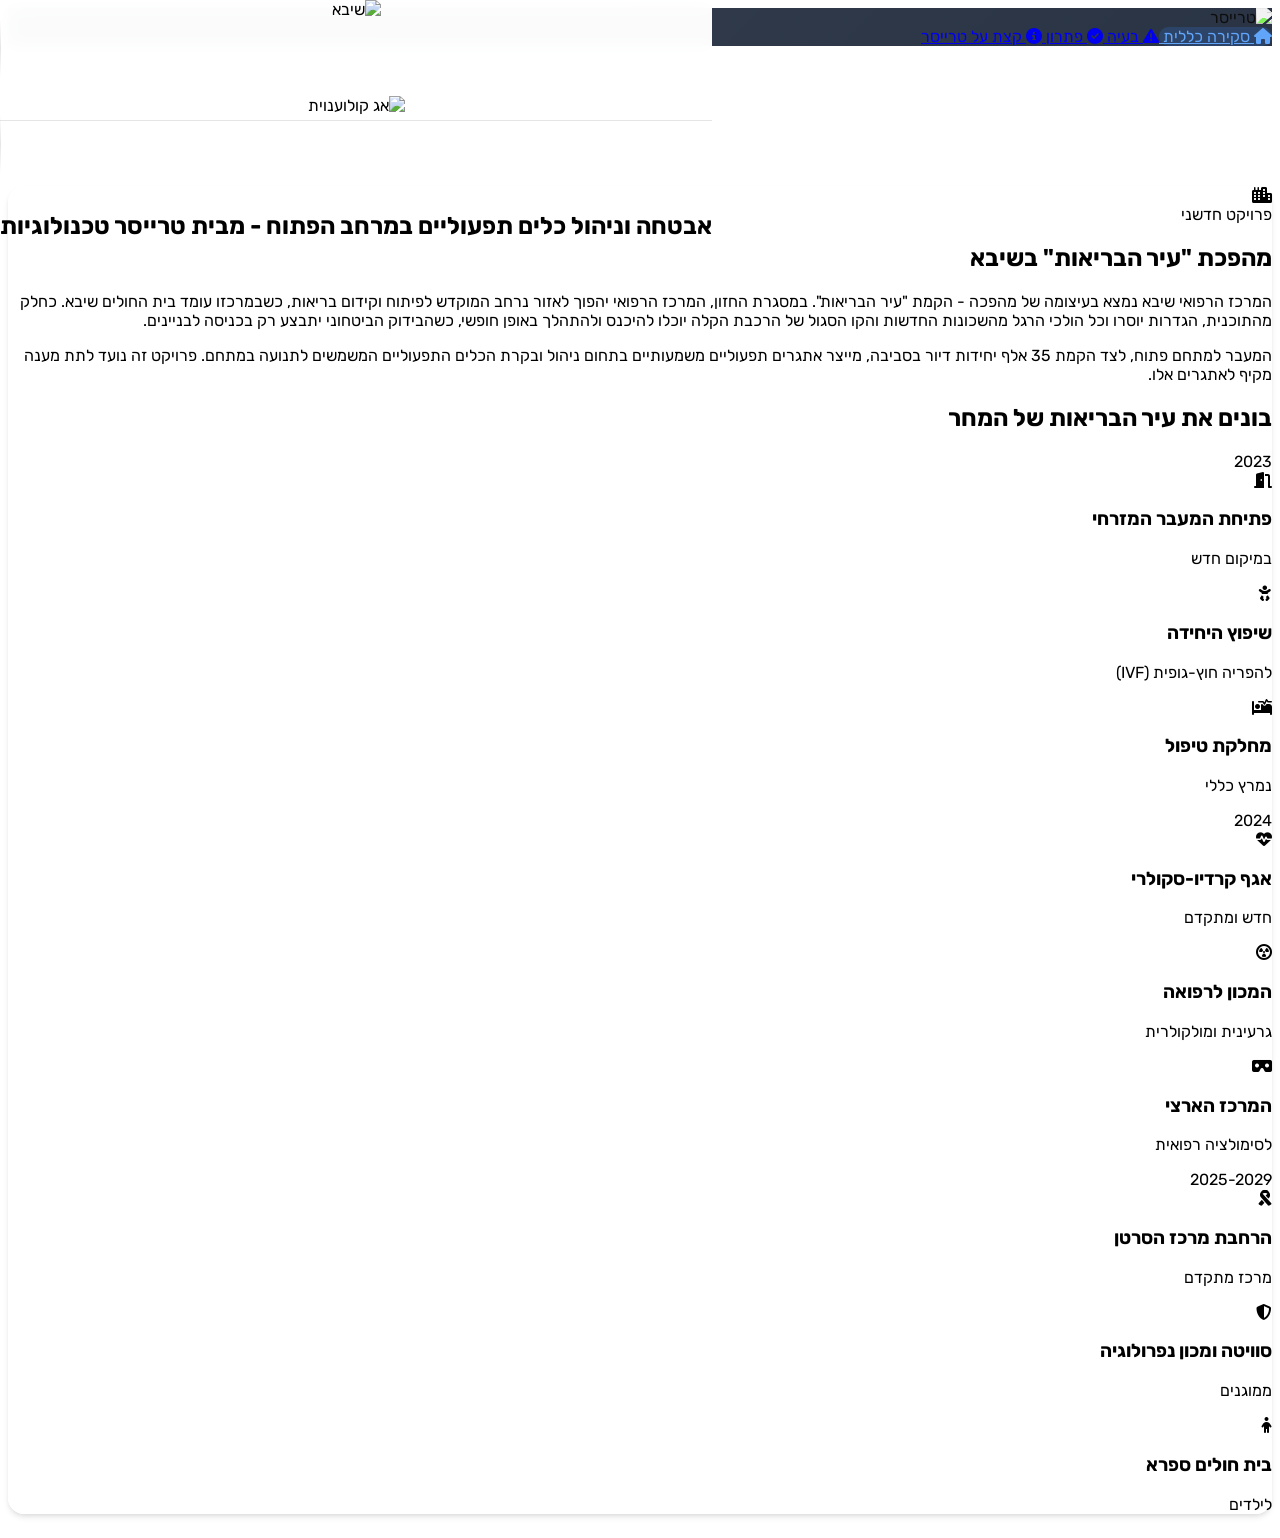
==== index.html @ 71ced048 "Add files via upload" ====
<!DOCTYPE html>
<html lang="he" dir="rtl">
<head>
    <meta charset="UTF-8">
    <meta name="viewport" content="width=device-width, initial-scale=1.0">
    <title>פרויקט שיבא - עיר הבריאות</title>
    <link href="https://fonts.googleapis.com/css2?family=Rubik:wght@300;400;500;600;700&display=swap" rel="stylesheet">
    <link rel="stylesheet" href="https://cdnjs.cloudflare.com/ajax/libs/font-awesome/6.5.1/css/all.min.css">
    <link rel="stylesheet" href="styles.css">
    <script src="https://cdn.tailwindcss.com"></script>
</head>
<body class="bg-gray-50">
    <!-- Top Logos Bar -->
    <div class="top-logos fixed top-0 right-72 left-0 z-50 flex items-center px-8">
        <div class="flex items-center w-1/4">
            <div class="logo-container">
                <img src="https://i.ibb.co/sd2bJRjs/Whats-App-Image-2025-02-23-at-10-20-26-2658254a-removebg-preview.png" alt="שיבא" class="h-20">
            </div>
            <div class="logo-container">
                <img src="https://i.ibb.co/LhzWCKJS/Whats-App-Image-2025-02-23-at-10-23-09-c6154921-removebg-preview.png" alt="אג קולוענוית" class="h-20">
            </div>
        </div>
        <div class="flex-1 flex justify-center">
            <h2 class="text-3xl font-bold text-[#2AAFAF]">אבטחה וניהול כלים תפעוליים במרחב הפתוח - מבית טרייסר טכנולוגיות</h2>
        </div>
        <div class="w-1/4"></div>
    </div>

    <div class="flex min-h-screen">
        <!-- Sidebar -->
        <aside class="sidebar w-72 fixed right-0 h-full text-white p-6 flex flex-col">
            <!-- לוגו טרייסר -->
            <div class="mb-12 flex flex-col justify-center items-center bg-opacity-20 rounded-xl p-4">
                <img src="https://tracer.co.il/wp-content/uploads/elementor/thumbs/Logo-H-white-q0h162vgg50mjnjyzkgpllvtrsmnuit840vji6es96.png" alt="טרייסר" class="tracer-logo mb-4">
            </div>
            
            <!-- תפריט ניווט -->
            <nav class="space-y-4 mt-8">
                <a href="index.html" class="nav-link active flex items-center p-3 text-sm">
                    <i class="fas fa-home ml-3 w-5 h-5 flex items-center justify-center"></i>
                    סקירה כללית
                </a>
                <a href="problem.html" class="nav-link flex items-center p-3 text-sm">
                    <i class="fas fa-exclamation-triangle ml-3 w-5 h-5 flex items-center justify-center"></i>
                    בעיה
                </a>
                <a href="solution.html" class="nav-link flex items-center p-3 text-sm">
                    <i class="fas fa-check-circle ml-3 w-5 h-5 flex items-center justify-center"></i>
                    פתרון
                </a>
                <a href="abouttracer.html" class="nav-link flex items-center p-3 text-sm">
                    <i class="fas fa-info-circle ml-3 w-5 h-5 flex items-center justify-center"></i>
                    קצת על טרייסר
                </a>
            </nav>
        </aside>

        <!-- תוכן ראשי -->
        <main class="mr-72 w-full">
            <section id="overview" class="page-section">
                <div class="max-w-6xl mx-auto px-8 pt-8">
                    <div class="glass-effect gradient-border rounded-2xl p-8 mb-12 section-content">
                        <div class="grid grid-cols-1 gap-12">
                            <div>
                                <div class="flex items-center gap-4 mb-8">
                                    <div class="bg-blue-500/10 p-4 rounded-2xl">
                                        <i class="fas fa-city text-2xl text-blue-600"></i>
                                    </div>
                                    <div>
                                        <span class="inline-block bg-blue-100 text-blue-600 rounded-full px-3 py-1 text-sm">פרויקט חדשני</span>
                                        <h1 class="text-4xl font-bold text-gray-800 mt-2 select-text">מהפכת "עיר הבריאות" בשיבא</h1>
                                    </div>
                                </div>
                                <div class="prose prose-lg max-w-none select-text">
                                    <p class="text-gray-600 mb-6">המרכז הרפואי שיבא נמצא בעיצומה של מהפכה - הקמת "עיר הבריאות". במסגרת החזון, המרכז הרפואי יהפוך לאזור נרחב המוקדש לפיתוח וקידום בריאות, כשבמרכזו עומד בית החולים שיבא. כחלק מהתוכנית, הגדרות יוסרו וכל הולכי הרגל מהשכונות החדשות והקו הסגול של הרכבת הקלה יוכלו להיכנס ולהתהלך באופן חופשי, כשהבידוק הביטחוני יתבצע רק בכניסה לבניינים.</p>
                                    <p class="text-gray-600 mb-12">המעבר למתחם פתוח, לצד הקמת 35 אלף יחידות דיור בסביבה, מייצר אתגרים תפעוליים משמעותיים בתחום ניהול ובקרת הכלים התפעוליים המשמשים לתנועה במתחם. פרויקט זה נועד לתת מענה מקיף לאתגרים אלו.</p>

                                    <h2 class="text-2xl font-bold text-gray-800 mb-6">בונים את עיר הבריאות של המחר</h2>
                                    <div class="grid grid-cols-1 md:grid-cols-3 gap-8 mb-8">
                                        <!-- 2023 Section -->
                                        <div class="space-y-6">
                                            <div class="text-2xl font-bold text-indigo-600 mb-4 flex items-center gap-2">
                                                <span class="bg-indigo-100 rounded-lg px-3 py-1">2023</span>
                                            </div>
                                            <div class="timeline-item bg-gradient-to-br from-white to-indigo-50 rounded-xl p-6 shadow-lg hover:shadow-xl transition-all duration-300">
                                                <div class="flex items-center mb-4">
                                                    <div class="bg-teal-100 p-3 rounded-full">
                                                        <i class="fas fa-door-open text-xl text-teal-600"></i>
                                                    </div>
                                                </div>
                                                <h3 class="text-lg font-semibold mb-2">פתיחת המעבר המזרחי</h3>
                                                <p class="text-gray-600 text-sm">במיקום חדש</p>
                                            </div>

                                            <div class="timeline-item bg-gradient-to-br from-white to-indigo-50 rounded-xl p-6 shadow-lg hover:shadow-xl transition-all duration-300">
                                                <div class="flex items-center mb-4">
                                                    <div class="bg-pink-100 p-3 rounded-full">
                                                        <i class="fas fa-baby text-xl text-pink-600"></i>
                                                    </div>
                                                </div>
                                                <h3 class="text-lg font-semibold mb-2">שיפוץ היחידה</h3>
                                                <p class="text-gray-600 text-sm">להפריה חוץ-גופית (IVF)</p>
                                            </div>

                                            <div class="timeline-item bg-gradient-to-br from-white to-indigo-50 rounded-xl p-6 shadow-lg hover:shadow-xl transition-all duration-300">
                                                <div class="flex items-center mb-4">
                                                    <div class="bg-blue-100 p-3 rounded-full">
                                                        <i class="fas fa-procedures text-xl text-blue-600"></i>
                                                    </div>
                                                </div>
                                                <h3 class="text-lg font-semibold mb-2">מחלקת טיפול</h3>
                                                <p class="text-gray-600 text-sm">נמרץ כללי</p>
                                            </div>
                                        </div>

                                        <!-- 2024 Section -->
                                        <div class="space-y-6">
                                            <div class="text-2xl font-bold text-indigo-600 mb-4 flex items-center gap-2">
                                                <span class="bg-indigo-100 rounded-lg px-3 py-1">2024</span>
                                            </div>
                                            <div class="timeline-item bg-gradient-to-br from-white to-rose-50 rounded-xl p-6 shadow-lg hover:shadow-xl transition-all duration-300">
                                                <div class="flex items-center mb-4">
                                                    <div class="bg-red-100 p-3 rounded-full">
                                                        <i class="fas fa-heartbeat text-xl text-red-600"></i>
                                                    </div>
                                                </div>
                                                <h3 class="text-lg font-semibold mb-2">אגף קרדיו-סקולרי</h3>
                                                <p class="text-gray-600 text-sm">חדש ומתקדם</p>
                                            </div>

                                            <div class="timeline-item bg-gradient-to-br from-white to-rose-50 rounded-xl p-6 shadow-lg hover:shadow-xl transition-all duration-300">
                                                <div class="flex items-center mb-4">
                                                    <div class="bg-green-100 p-3 rounded-full">
                                                        <i class="fas fa-radiation-alt text-xl text-green-600"></i>
                                                    </div>
                                                </div>
                                                <h3 class="text-lg font-semibold mb-2">המכון לרפואה</h3>
                                                <p class="text-gray-600 text-sm">גרעינית ומולקולרית</p>
                                            </div>

                                            <div class="timeline-item bg-gradient-to-br from-white to-rose-50 rounded-xl p-6 shadow-lg hover:shadow-xl transition-all duration-300">
                                                <div class="flex items-center mb-4">
                                                    <div class="bg-purple-100 p-3 rounded-full">
                                                        <i class="fas fa-vr-cardboard text-xl text-purple-600"></i>
                                                    </div>
                                                </div>
                                                <h3 class="text-lg font-semibold mb-2">המרכז הארצי</h3>
                                                <p class="text-gray-600 text-sm">לסימולציה רפואית</p>
                                            </div>
                                        </div>

                                        <!-- 2025-2029 Section -->
                                        <div class="space-y-6">
                                            <div class="text-2xl font-bold text-indigo-600 mb-4 flex items-center gap-2">
                                                <span class="bg-indigo-100 rounded-lg px-3 py-1">2025-2029</span>
                                            </div>
                                            <div class="timeline-item bg-gradient-to-br from-white to-purple-50 rounded-xl p-6 shadow-lg hover:shadow-xl transition-all duration-300">
                                                <div class="flex items-center mb-4">
                                                    <div class="bg-purple-100 p-3 rounded-full">
                                                        <i class="fas fa-ribbon text-xl text-purple-600"></i>
                                                    </div>
                                                </div>
                                                <h3 class="text-lg font-semibold mb-2 select-text">הרחבת מרכז הסרטן</h3>
                                                <p class="text-gray-600 text-sm select-text">מרכז מתקדם</p>
                                            </div>

                                            <div class="timeline-item bg-gradient-to-br from-white to-purple-50 rounded-xl p-6 shadow-lg hover:shadow-xl transition-all duration-300">
                                                <div class="flex items-center mb-4">
                                                    <div class="bg-blue-100 p-3 rounded-full">
                                                        <i class="fas fa-shield-alt text-xl text-blue-600"></i>
                                                    </div>
                                                </div>
                                                <h3 class="text-lg font-semibold mb-2">סוויטה ומכון נפרולוגיה</h3>
                                                <p class="text-gray-600 text-sm">ממוגנים</p>
                                            </div>

                                            <div class="timeline-item bg-gradient-to-br from-white to-purple-50 rounded-xl p-6 shadow-lg hover:shadow-xl transition-all duration-300">
                                                <div class="flex items-center mb-4">
                                                    <div class="bg-yellow-100 p-3 rounded-full">
                                                        <i class="fas fa-child text-xl text-yellow-600"></i>
                                                    </div>
                                                </div>
                                                <h3 class="text-lg font-semibold mb-2">בית חולים ספרא</h3>
                                                <p class="text-gray-600 text-sm">לילדים</p>
                                            </div>
                                        </div>
                                    </div>
                                </div>
                            </div>
                        </div>
                    </div>
                </div>
            </section>
        </main>
    </div>

    <script>
        document.addEventListener('DOMContentLoaded', () => {
            const mainContent = document.querySelector('main');
            mainContent.classList.add('page-transition');
            requestAnimationFrame(() => {
                mainContent.classList.add('visible');
            });
        });
    </script>
</body>
</html>
---- styles.css ----
* {
    font-family: 'Rubik', sans-serif;
}

body {
    opacity: 1;
}

/* אנימציות מעבר */
.page-transition {
    opacity: 0;
    transform: translateY(20px);
    transition: opacity 0.5s ease, transform 0.5s ease;
}

.page-transition.visible {
    opacity: 1;
    transform: translateY(0);
}

/* סטיילים בסיסיים */
.sidebar {
    background: linear-gradient(135deg, #1E293B, #1E293B);
    position: relative;
    transition: all 0.3s ease;
}

.sidebar::before {
    content: '';
    position: absolute;
    inset: 0;
    background: linear-gradient(135deg, rgba(255,255,255,0.1), rgba(255,255,255,0.05));
    z-index: 0;
}

.sidebar > * {
    position: relative;
    z-index: 1;
}

.nav-link {
    position: relative;
    transition: all 0.3s ease;
    border-radius: 12px;
}

.nav-link:hover {
    background: rgba(255, 255, 255, 0.1);
    transform: translateX(-5px);
}

.nav-link.active {
    background: rgba(59, 130, 246, 0.2);
    color: #60A5FA;
}

.content-wrapper {
    background: #F8FAFC;
}

.glass-effect {
    background: rgba(255, 255, 255, 0.98);
    box-shadow: 0 4px 6px -1px rgba(0, 0, 0, 0.1), 0 2px 4px -1px rgba(0, 0, 0, 0.06);
    border-radius: 16px;
}

/* סגנונות לבר העליון והלוגואים */
.top-logos {
    background: rgba(255, 255, 255, 0.98);
    backdrop-filter: blur(8px);
    border-bottom: 1px solid rgba(0, 0, 0, 0.1);
    height: 120px;
    position: fixed;
    top: 0;
    right: 72;
    left: 0;
    z-index: 50;
}

.logo-container {
    position: relative;
    display: flex;
    align-items: center;
    justify-content: center;
    padding: 0 2.5rem;
}

.logo-container img {
    height: 6rem;
    width: auto;
    transition: transform 0.3s ease;
}

.logo-container:hover img {
    transform: scale(1.05);
}

.logo-container::after {
    content: '';
    position: absolute;
    left: 0;
    height: 60%;
    width: 1px;
    background: linear-gradient(to bottom, transparent, rgba(0, 0, 0, 0.1), transparent);
    top: 50%;
    transform: translateY(-50%);
}

.tracer-logo {
    filter: brightness(1.5) contrast(0.9);
    transition: all 0.3s ease;
    max-width: 180px;
    height: auto;
}

.tracer-logo:hover {
    filter: brightness(1.7) contrast(0.85);
}

.page-section {
    min-height: 100vh;
    padding-top: 140px;
    display: flex;
    align-items: flex-start;
    justify-content: center;
}

.text-content {
    font-size: 1.1rem;
    line-height: 1.8;
    color: #1a202c;
    margin-top: 2rem;
}

main {
    opacity: 0;
}

main.visible {
    opacity: 1;
    transition: opacity 0.5s ease;
}

/* סגנונות לדף הפתרון */
.solution-card {
    background: white;
    border: 1px solid rgba(0, 0, 0, 0.1);
    box-shadow: 0 2px 4px rgba(0, 0, 0, 0.05);
}

.video-container {
    position: relative;
    width: 100%;
    padding-top: 56.25%;
    margin: 0.5rem 0;
    background: white;
}

.video-container video {
    position: absolute;
    top: 0;
    left: 0;
    width: 100%;
    height: 100%;
    border-radius: 0.25rem;
    object-fit: cover;
}

.image-gallery {
    display: grid;
    grid-template-columns: repeat(3, 1fr);
    gap: 0.5rem;
    margin: 0.5rem 0;
}

.image-gallery img {
    width: 100%;
    height: auto;
    border-radius: 0.25rem;
    box-shadow: 0 1px 2px rgba(0, 0, 0, 0.05);
    transition: none;
    cursor: pointer;
}

/* סגנונות לדף הבעיה */
.problem-card {
    background: white;
    border: 1px solid rgba(0, 0, 0, 0.1);
    transition: all 0.3s ease;
}

.vehicle-type {
    transition: all 0.3s ease;
}

.vehicle-type:hover {
    transform: scale(1.05);
}

/* סגנונות כפתורים */
.tech-spec-btn {
    display: inline-flex;
    align-items: center;
    gap: 0.5rem;
    background: linear-gradient(135deg, #2563eb, #1d4ed8);
    color: white;
    padding: 0.5rem 1rem;
    border-radius: 0.5rem;
    font-weight: 500;
    transition: all 0.3s ease;
    box-shadow: 0 2px 4px rgba(37, 99, 235, 0.1);
    text-decoration: none;
    margin-bottom: 0.5rem;
}

.tech-spec-btn:hover {
    transform: translateY(-2px);
    box-shadow: 0 8px 12px -1px rgba(37, 99, 235, 0.2);
}

.tech-spec-btn i {
    font-size: 1.25rem;
}
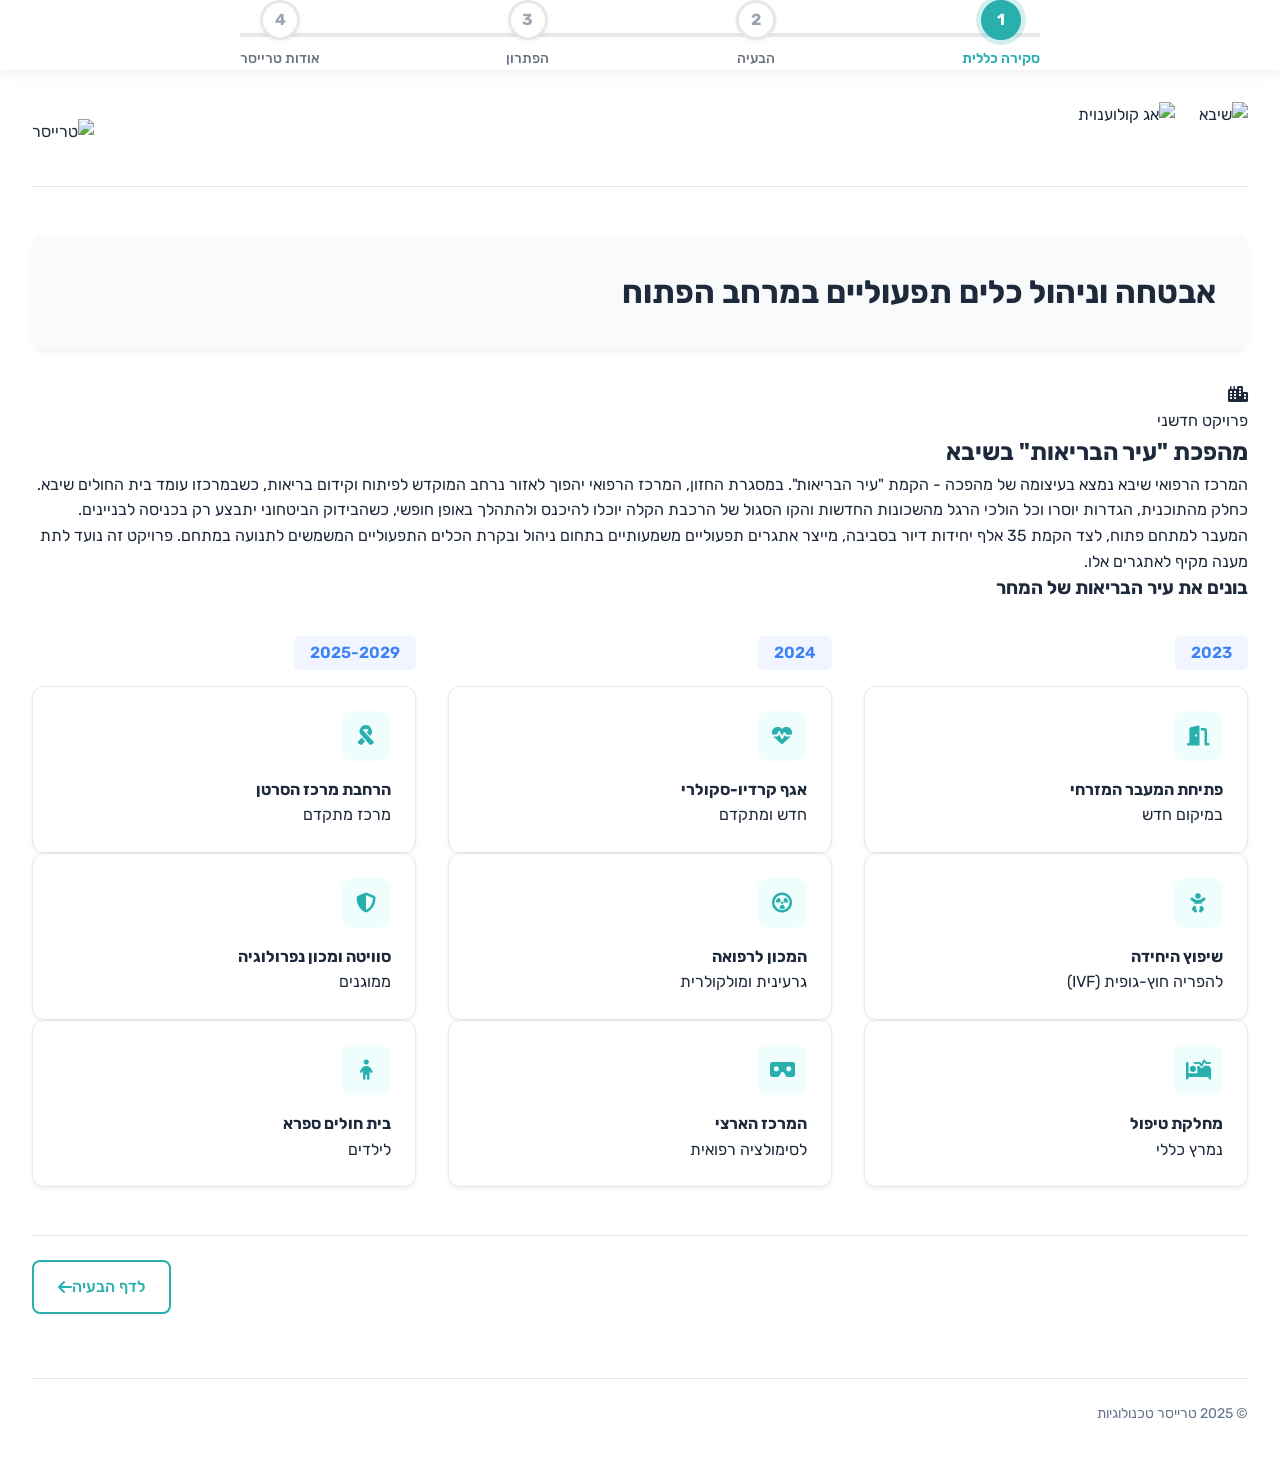
==== commit a60e4c47: "Add files via upload" ====
--- a/index.html
+++ b/index.html
@@ -3,204 +3,802 @@
 <head>
     <meta charset="UTF-8">
     <meta name="viewport" content="width=device-width, initial-scale=1.0">
-    <title>פרויקט שיבא - עיר הבריאות</title>
+    <title>סקירה כללית - פרויקט שיבא | טרייסר טכנולוגיות</title>
     <link href="https://fonts.googleapis.com/css2?family=Rubik:wght@300;400;500;600;700&display=swap" rel="stylesheet">
     <link rel="stylesheet" href="https://cdnjs.cloudflare.com/ajax/libs/font-awesome/6.5.1/css/all.min.css">
-    <link rel="stylesheet" href="styles.css">
     <script src="https://cdn.tailwindcss.com"></script>
+    <style>
+        :root {
+            --primary-color: #2AAFAF;
+            --secondary-color: #3B82F6;
+            --accent-color: #6366F1;
+        }
+        
+        * {
+            box-sizing: border-box;
+            margin: 0;
+            padding: 0;
+        }
+        
+        body {
+            font-family: 'Rubik', sans-serif;
+            background-color: #ffffff;
+            color: #1e293b;
+            line-height: 1.6;
+            padding-top: 70px; /* שוליים לבר התקדמות */
+        }
+        
+        /* סגנון בר התקדמות */
+        .progress-header {
+            position: fixed;
+            top: 0;
+            left: 0;
+            right: 0;
+            height: 70px;
+            background-color: rgba(255, 255, 255, 0.95);
+            box-shadow: 0 2px 15px rgba(0, 0, 0, 0.08);
+            display: flex;
+            justify-content: center;
+            align-items: center;
+            z-index: 1000;
+            backdrop-filter: blur(10px);
+            -webkit-backdrop-filter: blur(10px);
+        }
+        
+        .progress-container {
+            display: flex;
+            width: 80%;
+            max-width: 800px;
+            justify-content: space-between;
+            align-items: center;
+            position: relative;
+        }
+        
+        .progress-line {
+            position: absolute;
+            top: 50%;
+            left: 0;
+            right: 0;
+            height: 4px;
+            background-color: #e5e7eb;
+            transform: translateY(-50%);
+            z-index: 1;
+        }
+        
+        .progress-line-fill {
+            position: absolute;
+            top: 0;
+            left: 0;
+            height: 100%;
+            background: linear-gradient(to right, var(--primary-color), var(--secondary-color));
+            width: 0%;
+            transition: width 0.5s ease;
+        }
+        
+        .progress-step {
+            display: flex;
+            flex-direction: column;
+            align-items: center;
+            position: relative;
+            z-index: 2;
+            text-decoration: none;
+            transition: transform 0.3s ease;
+        }
+        
+        .progress-step:hover {
+            transform: translateY(-3px);
+        }
+        
+        .step-icon {
+            width: 40px;
+            height: 40px;
+            border-radius: 50%;
+            background-color: white;
+            border: 3px solid #e5e7eb;
+            display: flex;
+            justify-content: center;
+            align-items: center;
+            margin-bottom: 8px;
+            color: #9ca3af;
+            font-weight: bold;
+            transition: all 0.3s ease;
+            box-shadow: 0 2px 5px rgba(0,0,0,0.05);
+        }
+        
+        .step-text {
+            font-size: 14px;
+            color: #6b7280;
+            font-weight: 500;
+            transition: all 0.3s ease;
+        }
+        
+        .progress-step.active .step-icon {
+            background-color: var(--primary-color);
+            border-color: var(--primary-color);
+            color: white;
+            box-shadow: 0 0 0 5px rgba(42, 175, 175, 0.2);
+        }
+        
+        .progress-step.active .step-text {
+            color: var(--primary-color);
+            font-weight: 600;
+        }
+        
+        .progress-step.completed .step-icon {
+            background-color: var(--primary-color);
+            border-color: var(--primary-color);
+            color: white;
+        }
+        
+        /* לוגיקת האיפוס בין מסך רגיל למובייל */
+        .progress-step .step-icon .step-number {
+            display: block;
+        }
+        
+        .progress-step .step-icon i {
+            display: none;
+        }
+        
+        /* התאמה למובייל */
+        @media (max-width: 768px) {
+            .progress-container {
+                width: 95%;
+            }
+            
+            .step-text {
+                font-size: 12px;
+            }
+            
+            .step-icon {
+                width: 35px;
+                height: 35px;
+            }
+        }
+        
+        @media (max-width: 576px) {
+            body {
+                padding-top: 60px;
+            }
+            
+            .progress-header {
+                height: 60px;
+            }
+            
+            .progress-container {
+                width: 100%;
+                padding: 0 10px;
+            }
+            
+            .step-text {
+                display: none;
+            }
+            
+            .step-icon {
+                margin-bottom: 0;
+            }
+            
+            /* מראה אייקונים במקום מספרים במובייל */
+            .progress-step .step-icon .step-number {
+                display: none;
+            }
+            
+            .progress-step .step-icon i {
+                display: block;
+                font-size: 14px;
+            }
+        }
+        
+        .specification-document {
+            max-width: 1280px;
+            margin: 0 auto;
+            padding: 2rem;
+        }
+        
+        .document-header {
+            display: flex;
+            justify-content: space-between;
+            align-items: center;
+            margin-bottom: 3rem;
+            padding-bottom: 1.5rem;
+            border-bottom: 1px solid #e2e8f0;
+        }
+        
+        .logo-container {
+            display: flex;
+            align-items: center;
+            gap: 1.5rem;
+        }
+        
+        .logo-container img {
+            height: 60px;
+            object-fit: contain;
+        }
+        
+        .title-bar {
+            background-color: #f8fafc;
+            padding: 2rem;
+            border-radius: 12px;
+            margin-bottom: 2rem;
+            box-shadow: 0 4px 6px -1px rgba(0, 0, 0, 0.05);
+        }
+        
+        .nav-buttons {
+            display: flex;
+            justify-content: space-between;
+            margin-top: 3rem;
+            padding-top: 1.5rem;
+            border-top: 1px solid #e2e8f0;
+        }
+        
+        .nav-button {
+            display: inline-flex;
+            align-items: center;
+            justify-content: center;
+            padding: 0.75rem 1.5rem;
+            background-color: #ffffff;
+            color: var(--primary-color);
+            border: 2px solid var(--primary-color);
+            border-radius: 8px;
+            font-weight: 500;
+            transition: all 0.2s ease;
+            cursor: pointer;
+            text-decoration: none;
+        }
+        
+        .nav-button:hover {
+            background-color: var(--primary-color);
+            color: white;
+            transform: translateY(-2px);
+            box-shadow: 0 4px 12px rgba(42, 175, 175, 0.2);
+        }
+        
+        .nav-button.disabled {
+            opacity: 0.5;
+            cursor: not-allowed;
+            pointer-events: none;
+        }
+        
+        .card-container {
+            display: grid;
+            grid-template-columns: repeat(auto-fit, minmax(300px, 1fr));
+            gap: 1.5rem;
+            margin-top: 2rem;
+        }
+        
+        .card {
+            background-color: #ffffff;
+            border: 1px solid #e2e8f0;
+            border-radius: 12px;
+            padding: 1.5rem;
+            transition: all 0.3s ease;
+            box-shadow: 0 2px 4px rgba(0, 0, 0, 0.05);
+        }
+        
+        .card:hover {
+            box-shadow: 0 10px 20px rgba(0, 0, 0, 0.1);
+            transform: translateY(-5px);
+            border-color: var(--primary-color);
+        }
+        
+        .icon-box {
+            width: 50px;
+            height: 50px;
+            border-radius: 12px;
+            display: flex;
+            align-items: center;
+            justify-content: center;
+            background-color: #f0fdfd;
+            margin-bottom: 1rem;
+        }
+        
+        .icon-box i {
+            font-size: 20px;
+            color: var(--primary-color);
+        }
+        
+        .timeline {
+            display: grid;
+            grid-template-columns: repeat(3, 1fr);
+            gap: 2rem;
+            margin-top: 2rem;
+        }
+        
+        .year-tag {
+            display: inline-block;
+            background-color: #f0f5ff;
+            color: var(--secondary-color);
+            padding: 0.25rem 1rem;
+            border-radius: 6px;
+            font-weight: 600;
+            margin-bottom: 1rem;
+        }
+        
+        .content-section {
+            margin-bottom: 2.5rem;
+        }
+        
+        .mobile-warning {
+            position: fixed;
+            inset: 0;
+            background-color: rgba(255, 255, 255, 0.98);
+            z-index: 100;
+            display: none;
+            align-items: center;
+            justify-content: center;
+            text-align: center;
+        }
+        
+        @media (max-width: 768px) {
+            .mobile-warning {
+                display: none;
+            }
+            
+            .timeline {
+                grid-template-columns: 1fr;
+            }
+            
+            .card-container.grid-cols-2, 
+            .card-container.grid-cols-3 {
+                grid-template-columns: 1fr;
+            }
+            
+            .document-header {
+                flex-direction: column;
+                gap: 1.5rem;
+            }
+        }
+        
+        .document-footer {
+            display: flex;
+            justify-content: space-between;
+            align-items: center;
+            margin-top: 4rem;
+            padding-top: 1.5rem;
+            border-top: 1px solid #e2e8f0;
+            font-size: 0.875rem;
+            color: #64748b;
+        }
+        
+        .progress-bar-container {
+            width: 100%;
+            height: 5px;
+            background-color: #e2e8f0;
+            border-radius: 3px;
+            margin: 2rem 0;
+            overflow: hidden;
+        }
+        
+        .progress-bar {
+            height: 100%;
+            background: linear-gradient(90deg, var(--primary-color), var(--secondary-color));
+            width: 25%;
+            transition: width 0.5s ease;
+        }
+
+        /* הוספת סגנון לחץ הגלילה למטה - 2025 מודרני */
+        .scroll-down-indicator {
+            display: block; /* תמיד מוצג, נסתיר במדיה קוורי של מסכים גדולים */
+            position: fixed;
+            bottom: 30px;
+            left: 50%;
+            transform: translateX(-50%);
+            z-index: 1000; /* z-index גבוה יותר */
+            cursor: pointer;
+            padding: 12px 20px;
+            /* אפקט גלאסמורפיזם משופר */
+            background: rgba(42, 175, 175, 0.9); /* שימוש בצבע הראשי עם אלפא גבוה יותר */
+            backdrop-filter: blur(10px);
+            -webkit-backdrop-filter: blur(10px);
+            border: 1px solid rgba(255, 255, 255, 0.5);
+            box-shadow: 0 10px 30px rgba(0, 0, 0, 0.2);
+            border-radius: 50px;
+            transition: all 0.3s ease;
+            display: flex;
+            align-items: center;
+            justify-content: center;
+            color: #ffffff;
+            font-weight: 500;
+            gap: 8px;
+        }
+
+        .scroll-down-indicator:hover {
+            background: rgba(42, 175, 175, 1);
+            transform: translateX(-50%) translateY(-5px);
+            box-shadow: 0 15px 35px rgba(0, 0, 0, 0.25);
+        }
+
+        .scroll-down-indicator::after {
+            content: '';
+            display: block;
+            width: 10px;
+            height: 10px;
+            border-bottom: 3px solid white;
+            border-right: 3px solid white;
+            transform: rotate(45deg);
+        }
+
+        /* אנימציית פעימה עדינה משופרת */
+        @keyframes pulse {
+            0% {
+                transform: translateX(-50%) translateY(0px);
+                box-shadow: 0 10px 30px rgba(0, 0, 0, 0.2);
+            }
+            50% {
+                transform: translateX(-50%) translateY(10px);
+                box-shadow: 0 15px 40px rgba(0, 0, 0, 0.3);
+            }
+            100% {
+                transform: translateX(-50%) translateY(0px);
+                box-shadow: 0 10px 30px rgba(0, 0, 0, 0.2);
+            }
+        }
+
+        .scroll-down-indicator {
+            animation: pulse 2s infinite ease-in-out;
+        }
+
+        /* הצגת החץ רק במובייל */
+        @media (min-width: 769px) {
+            .scroll-down-indicator {
+                display: none;
+            }
+        }
+    </style>
 </head>
-<body class="bg-gray-50">
-    <!-- Top Logos Bar -->
-    <div class="top-logos fixed top-0 right-72 left-0 z-50 flex items-center px-8">
-        <div class="flex items-center w-1/4">
+<body>
+    <!-- בר התקדמות -->
+    <header class="progress-header">
+        <div class="progress-container">
+            <div class="progress-line">
+                <div class="progress-line-fill" id="progressFill"></div>
+            </div>
+            
+            <a href="index.html" class="progress-step active" data-step="1">
+                <div class="step-icon">
+                    <span class="step-number">1</span>
+                    <i class="fas fa-home"></i>
+                </div>
+                <span class="step-text">סקירה כללית</span>
+            </a>
+            
+            <a href="problem.html" class="progress-step" data-step="2">
+                <div class="step-icon">
+                    <span class="step-number">2</span>
+                    <i class="fas fa-exclamation-triangle"></i>
+                </div>
+                <span class="step-text">הבעיה</span>
+            </a>
+            
+            <a href="solution.html" class="progress-step" data-step="3">
+                <div class="step-icon">
+                    <span class="step-number">3</span>
+                    <i class="fas fa-check-circle"></i>
+                </div>
+                <span class="step-text">הפתרון</span>
+            </a>
+            
+            <a href="abouttracer.html" class="progress-step" data-step="4">
+                <div class="step-icon">
+                    <span class="step-number">4</span>
+                    <i class="fas fa-info-circle"></i>
+                </div>
+                <span class="step-text">אודות טרייסר</span>
+            </a>
+        </div>
+    </header>
+
+    <div class="specification-document">
+        <!-- חץ גלילה למטה למובייל - סגנון 2025 משופר -->
+        <div class="scroll-down-indicator" id="scrollIndicator" aria-label="גלול למטה לתוכן נוסף">
+            גלול למטה
+        </div>
+
+        <!-- כותרת המסמך -->
+        <div class="document-header">
             <div class="logo-container">
-                <img src="https://i.ibb.co/sd2bJRjs/Whats-App-Image-2025-02-23-at-10-20-26-2658254a-removebg-preview.png" alt="שיבא" class="h-20">
+                <img src="https://i.ibb.co/sd2bJRjs/Whats-App-Image-2025-02-23-at-10-20-26-2658254a-removebg-preview.png" alt="שיבא">
+                <img src="https://i.ibb.co/LhzWCKJS/Whats-App-Image-2025-02-23-at-10-23-09-c6154921-removebg-preview.png" alt="אג קולוענוית">
             </div>
-            <div class="logo-container">
-                <img src="https://i.ibb.co/LhzWCKJS/Whats-App-Image-2025-02-23-at-10-23-09-c6154921-removebg-preview.png" alt="אג קולוענוית" class="h-20">
+            <div>
+                <img src="https://tracer.co.il/wp-content/uploads/elementor/thumbs/Logo-H-p8d906f0bmrgobnn9uwquzibery89mtbvr1plpc910.png" alt="טרייסר" class="h-12">
             </div>
         </div>
-        <div class="flex-1 flex justify-center">
-            <h2 class="text-3xl font-bold text-[#2AAFAF]">אבטחה וניהול כלים תפעוליים במרחב הפתוח - מבית טרייסר טכנולוגיות</h2>
+
+        <div class="title-bar">
+            <h1 class="text-3xl sm:text-4xl font-bold text-gray-800">אבטחה וניהול כלים תפעוליים במרחב הפתוח</h1>
+            <p class="text-xl text-gray-600 mt-2"></p>
         </div>
-        <div class="w-1/4"></div>
-    </div>
-
-    <div class="flex min-h-screen">
-        <!-- Sidebar -->
-        <aside class="sidebar w-72 fixed right-0 h-full text-white p-6 flex flex-col">
-            <!-- לוגו טרייסר -->
-            <div class="mb-12 flex flex-col justify-center items-center bg-opacity-20 rounded-xl p-4">
-                <img src="https://tracer.co.il/wp-content/uploads/elementor/thumbs/Logo-H-white-q0h162vgg50mjnjyzkgpllvtrsmnuit840vji6es96.png" alt="טרייסר" class="tracer-logo mb-4">
+
+        <!-- סקירה כללית -->
+        <div id="overview" class="content-section">
+            <div class="flex items-start gap-4 mb-6">
+                <div class="bg-blue-50 p-3 rounded-xl">
+                    <i class="fas fa-city text-2xl text-blue-500"></i>
+                </div>
+                <div>
+                    <span class="inline-block bg-blue-50 text-blue-600 rounded-full px-3 py-1 text-sm">פרויקט חדשני</span>
+                    <h2 class="text-3xl font-bold text-gray-800 mt-2">מהפכת "עיר הבריאות" בשיבא</h2>
+                </div>
             </div>
             
-            <!-- תפריט ניווט -->
-            <nav class="space-y-4 mt-8">
-                <a href="index.html" class="nav-link active flex items-center p-3 text-sm">
-                    <i class="fas fa-home ml-3 w-5 h-5 flex items-center justify-center"></i>
-                    סקירה כללית
-                </a>
-                <a href="problem.html" class="nav-link flex items-center p-3 text-sm">
-                    <i class="fas fa-exclamation-triangle ml-3 w-5 h-5 flex items-center justify-center"></i>
-                    בעיה
-                </a>
-                <a href="solution.html" class="nav-link flex items-center p-3 text-sm">
-                    <i class="fas fa-check-circle ml-3 w-5 h-5 flex items-center justify-center"></i>
-                    פתרון
-                </a>
-                <a href="abouttracer.html" class="nav-link flex items-center p-3 text-sm">
-                    <i class="fas fa-info-circle ml-3 w-5 h-5 flex items-center justify-center"></i>
-                    קצת על טרייסר
-                </a>
-            </nav>
-        </aside>
-
-        <!-- תוכן ראשי -->
-        <main class="mr-72 w-full">
-            <section id="overview" class="page-section">
-                <div class="max-w-6xl mx-auto px-8 pt-8">
-                    <div class="glass-effect gradient-border rounded-2xl p-8 mb-12 section-content">
-                        <div class="grid grid-cols-1 gap-12">
-                            <div>
-                                <div class="flex items-center gap-4 mb-8">
-                                    <div class="bg-blue-500/10 p-4 rounded-2xl">
-                                        <i class="fas fa-city text-2xl text-blue-600"></i>
-                                    </div>
-                                    <div>
-                                        <span class="inline-block bg-blue-100 text-blue-600 rounded-full px-3 py-1 text-sm">פרויקט חדשני</span>
-                                        <h1 class="text-4xl font-bold text-gray-800 mt-2 select-text">מהפכת "עיר הבריאות" בשיבא</h1>
-                                    </div>
+            <div class="bg-gray-50 rounded-xl p-6 mb-8">
+                <p class="text-gray-700 mb-4">המרכז הרפואי שיבא נמצא בעיצומה של מהפכה - הקמת "עיר הבריאות". במסגרת החזון, המרכז הרפואי יהפוך לאזור נרחב המוקדש לפיתוח וקידום בריאות, כשבמרכזו עומד בית החולים שיבא. כחלק מהתוכנית, הגדרות יוסרו וכל הולכי הרגל מהשכונות החדשות והקו הסגול של הרכבת הקלה יוכלו להיכנס ולהתהלך באופן חופשי, כשהבידוק הביטחוני יתבצע רק בכניסה לבניינים.</p>
+                <p class="text-gray-700">המעבר למתחם פתוח, לצד הקמת 35 אלף יחידות דיור בסביבה, מייצר אתגרים תפעוליים משמעותיים בתחום ניהול ובקרת הכלים התפעוליים המשמשים לתנועה במתחם. פרויקט זה נועד לתת מענה מקיף לאתגרים אלו.</p>
+            </div>
+
+            <div class="content-section">
+                <h3 class="text-2xl font-bold text-gray-800 mb-6">בונים את עיר הבריאות של המחר</h3>
+                
+                <div class="timeline">
+                    <!-- 2023 Section -->
+                    <div>
+                        <div class="year-tag">2023</div>
+                        <div class="space-y-4">
+                            <div class="card">
+                                <div class="icon-box">
+                                    <i class="fas fa-door-open"></i>
                                 </div>
-                                <div class="prose prose-lg max-w-none select-text">
-                                    <p class="text-gray-600 mb-6">המרכז הרפואי שיבא נמצא בעיצומה של מהפכה - הקמת "עיר הבריאות". במסגרת החזון, המרכז הרפואי יהפוך לאזור נרחב המוקדש לפיתוח וקידום בריאות, כשבמרכזו עומד בית החולים שיבא. כחלק מהתוכנית, הגדרות יוסרו וכל הולכי הרגל מהשכונות החדשות והקו הסגול של הרכבת הקלה יוכלו להיכנס ולהתהלך באופן חופשי, כשהבידוק הביטחוני יתבצע רק בכניסה לבניינים.</p>
-                                    <p class="text-gray-600 mb-12">המעבר למתחם פתוח, לצד הקמת 35 אלף יחידות דיור בסביבה, מייצר אתגרים תפעוליים משמעותיים בתחום ניהול ובקרת הכלים התפעוליים המשמשים לתנועה במתחם. פרויקט זה נועד לתת מענה מקיף לאתגרים אלו.</p>
-
-                                    <h2 class="text-2xl font-bold text-gray-800 mb-6">בונים את עיר הבריאות של המחר</h2>
-                                    <div class="grid grid-cols-1 md:grid-cols-3 gap-8 mb-8">
-                                        <!-- 2023 Section -->
-                                        <div class="space-y-6">
-                                            <div class="text-2xl font-bold text-indigo-600 mb-4 flex items-center gap-2">
-                                                <span class="bg-indigo-100 rounded-lg px-3 py-1">2023</span>
-                                            </div>
-                                            <div class="timeline-item bg-gradient-to-br from-white to-indigo-50 rounded-xl p-6 shadow-lg hover:shadow-xl transition-all duration-300">
-                                                <div class="flex items-center mb-4">
-                                                    <div class="bg-teal-100 p-3 rounded-full">
-                                                        <i class="fas fa-door-open text-xl text-teal-600"></i>
-                                                    </div>
-                                                </div>
-                                                <h3 class="text-lg font-semibold mb-2">פתיחת המעבר המזרחי</h3>
-                                                <p class="text-gray-600 text-sm">במיקום חדש</p>
-                                            </div>
-
-                                            <div class="timeline-item bg-gradient-to-br from-white to-indigo-50 rounded-xl p-6 shadow-lg hover:shadow-xl transition-all duration-300">
-                                                <div class="flex items-center mb-4">
-                                                    <div class="bg-pink-100 p-3 rounded-full">
-                                                        <i class="fas fa-baby text-xl text-pink-600"></i>
-                                                    </div>
-                                                </div>
-                                                <h3 class="text-lg font-semibold mb-2">שיפוץ היחידה</h3>
-                                                <p class="text-gray-600 text-sm">להפריה חוץ-גופית (IVF)</p>
-                                            </div>
-
-                                            <div class="timeline-item bg-gradient-to-br from-white to-indigo-50 rounded-xl p-6 shadow-lg hover:shadow-xl transition-all duration-300">
-                                                <div class="flex items-center mb-4">
-                                                    <div class="bg-blue-100 p-3 rounded-full">
-                                                        <i class="fas fa-procedures text-xl text-blue-600"></i>
-                                                    </div>
-                                                </div>
-                                                <h3 class="text-lg font-semibold mb-2">מחלקת טיפול</h3>
-                                                <p class="text-gray-600 text-sm">נמרץ כללי</p>
-                                            </div>
-                                        </div>
-
-                                        <!-- 2024 Section -->
-                                        <div class="space-y-6">
-                                            <div class="text-2xl font-bold text-indigo-600 mb-4 flex items-center gap-2">
-                                                <span class="bg-indigo-100 rounded-lg px-3 py-1">2024</span>
-                                            </div>
-                                            <div class="timeline-item bg-gradient-to-br from-white to-rose-50 rounded-xl p-6 shadow-lg hover:shadow-xl transition-all duration-300">
-                                                <div class="flex items-center mb-4">
-                                                    <div class="bg-red-100 p-3 rounded-full">
-                                                        <i class="fas fa-heartbeat text-xl text-red-600"></i>
-                                                    </div>
-                                                </div>
-                                                <h3 class="text-lg font-semibold mb-2">אגף קרדיו-סקולרי</h3>
-                                                <p class="text-gray-600 text-sm">חדש ומתקדם</p>
-                                            </div>
-
-                                            <div class="timeline-item bg-gradient-to-br from-white to-rose-50 rounded-xl p-6 shadow-lg hover:shadow-xl transition-all duration-300">
-                                                <div class="flex items-center mb-4">
-                                                    <div class="bg-green-100 p-3 rounded-full">
-                                                        <i class="fas fa-radiation-alt text-xl text-green-600"></i>
-                                                    </div>
-                                                </div>
-                                                <h3 class="text-lg font-semibold mb-2">המכון לרפואה</h3>
-                                                <p class="text-gray-600 text-sm">גרעינית ומולקולרית</p>
-                                            </div>
-
-                                            <div class="timeline-item bg-gradient-to-br from-white to-rose-50 rounded-xl p-6 shadow-lg hover:shadow-xl transition-all duration-300">
-                                                <div class="flex items-center mb-4">
-                                                    <div class="bg-purple-100 p-3 rounded-full">
-                                                        <i class="fas fa-vr-cardboard text-xl text-purple-600"></i>
-                                                    </div>
-                                                </div>
-                                                <h3 class="text-lg font-semibold mb-2">המרכז הארצי</h3>
-                                                <p class="text-gray-600 text-sm">לסימולציה רפואית</p>
-                                            </div>
-                                        </div>
-
-                                        <!-- 2025-2029 Section -->
-                                        <div class="space-y-6">
-                                            <div class="text-2xl font-bold text-indigo-600 mb-4 flex items-center gap-2">
-                                                <span class="bg-indigo-100 rounded-lg px-3 py-1">2025-2029</span>
-                                            </div>
-                                            <div class="timeline-item bg-gradient-to-br from-white to-purple-50 rounded-xl p-6 shadow-lg hover:shadow-xl transition-all duration-300">
-                                                <div class="flex items-center mb-4">
-                                                    <div class="bg-purple-100 p-3 rounded-full">
-                                                        <i class="fas fa-ribbon text-xl text-purple-600"></i>
-                                                    </div>
-                                                </div>
-                                                <h3 class="text-lg font-semibold mb-2 select-text">הרחבת מרכז הסרטן</h3>
-                                                <p class="text-gray-600 text-sm select-text">מרכז מתקדם</p>
-                                            </div>
-
-                                            <div class="timeline-item bg-gradient-to-br from-white to-purple-50 rounded-xl p-6 shadow-lg hover:shadow-xl transition-all duration-300">
-                                                <div class="flex items-center mb-4">
-                                                    <div class="bg-blue-100 p-3 rounded-full">
-                                                        <i class="fas fa-shield-alt text-xl text-blue-600"></i>
-                                                    </div>
-                                                </div>
-                                                <h3 class="text-lg font-semibold mb-2">סוויטה ומכון נפרולוגיה</h3>
-                                                <p class="text-gray-600 text-sm">ממוגנים</p>
-                                            </div>
-
-                                            <div class="timeline-item bg-gradient-to-br from-white to-purple-50 rounded-xl p-6 shadow-lg hover:shadow-xl transition-all duration-300">
-                                                <div class="flex items-center mb-4">
-                                                    <div class="bg-yellow-100 p-3 rounded-full">
-                                                        <i class="fas fa-child text-xl text-yellow-600"></i>
-                                                    </div>
-                                                </div>
-                                                <h3 class="text-lg font-semibold mb-2">בית חולים ספרא</h3>
-                                                <p class="text-gray-600 text-sm">לילדים</p>
-                                            </div>
-                                        </div>
-                                    </div>
+                                <h4 class="text-lg font-semibold mb-2 text-gray-800">פתיחת המעבר המזרחי</h4>
+                                <p class="text-gray-600 text-sm">במיקום חדש</p>
+                            </div>
+                            
+                            <div class="card">
+                                <div class="icon-box">
+                                    <i class="fas fa-baby"></i>
                                 </div>
+                                <h4 class="text-lg font-semibold mb-2 text-gray-800">שיפוץ היחידה</h4>
+                                <p class="text-gray-600 text-sm">להפריה חוץ-גופית (IVF)</p>
+                            </div>
+                            
+                            <div class="card">
+                                <div class="icon-box">
+                                    <i class="fas fa-procedures"></i>
+                                </div>
+                                <h4 class="text-lg font-semibold mb-2 text-gray-800">מחלקת טיפול</h4>
+                                <p class="text-gray-600 text-sm">נמרץ כללי</p>
+                            </div>
+                        </div>
+                    </div>
+                    
+                    <!-- 2024 Section -->
+                    <div>
+                        <div class="year-tag">2024</div>
+                        <div class="space-y-4">
+                            <div class="card">
+                                <div class="icon-box">
+                                    <i class="fas fa-heartbeat"></i>
+                                </div>
+                                <h4 class="text-lg font-semibold mb-2 text-gray-800">אגף קרדיו-סקולרי</h4>
+                                <p class="text-gray-600 text-sm">חדש ומתקדם</p>
+                            </div>
+                            
+                            <div class="card">
+                                <div class="icon-box">
+                                    <i class="fas fa-radiation-alt"></i>
+                                </div>
+                                <h4 class="text-lg font-semibold mb-2 text-gray-800">המכון לרפואה</h4>
+                                <p class="text-gray-600 text-sm">גרעינית ומולקולרית</p>
+                            </div>
+                            
+                            <div class="card">
+                                <div class="icon-box">
+                                    <i class="fas fa-vr-cardboard"></i>
+                                </div>
+                                <h4 class="text-lg font-semibold mb-2 text-gray-800">המרכז הארצי</h4>
+                                <p class="text-gray-600 text-sm">לסימולציה רפואית</p>
+                            </div>
+                        </div>
+                    </div>
+                    
+                    <!-- 2025-2029 Section -->
+                    <div>
+                        <div class="year-tag">2025-2029</div>
+                        <div class="space-y-4">
+                            <div class="card">
+                                <div class="icon-box">
+                                    <i class="fas fa-ribbon"></i>
+                                </div>
+                                <h4 class="text-lg font-semibold mb-2 text-gray-800">הרחבת מרכז הסרטן</h4>
+                                <p class="text-gray-600 text-sm">מרכז מתקדם</p>
+                            </div>
+                            
+                            <div class="card">
+                                <div class="icon-box">
+                                    <i class="fas fa-shield-alt"></i>
+                                </div>
+                                <h4 class="text-lg font-semibold mb-2 text-gray-800">סוויטה ומכון נפרולוגיה</h4>
+                                <p class="text-gray-600 text-sm">ממוגנים</p>
+                            </div>
+                            
+                            <div class="card">
+                                <div class="icon-box">
+                                    <i class="fas fa-child"></i>
+                                </div>
+                                <h4 class="text-lg font-semibold mb-2 text-gray-800">בית חולים ספרא</h4>
+                                <p class="text-gray-600 text-sm">לילדים</p>
                             </div>
                         </div>
                     </div>
                 </div>
-            </section>
-        </main>
+            </div>
+        </div>
+
+        <!-- כפתורי ניווט -->
+        <div class="nav-buttons">
+            <div></div> <!-- כפתור השמאלי ריק בדף הראשון -->
+            
+            <a href="problem.html" class="nav-button">
+                לדף הבעיה
+                <i class="fas fa-arrow-left mr-2"></i>
+            </a>
+        </div>
+
+        <!-- פוטר המסמך -->
+        <div class="document-footer">
+            <div>© 2025 טרייסר טכנולוגיות</div>
+            <div></div>
+        </div>
     </div>
 
     <script>
         document.addEventListener('DOMContentLoaded', () => {
-            const mainContent = document.querySelector('main');
-            mainContent.classList.add('page-transition');
-            requestAnimationFrame(() => {
-                mainContent.classList.add('visible');
+            // טעינת הדף עם אנימציה
+            const mainContent = document.querySelector('.content-section');
+            mainContent.style.opacity = '0';
+            mainContent.style.transform = 'translateY(20px)';
+            
+            setTimeout(() => {
+                mainContent.style.transition = 'opacity 0.5s ease, transform 0.5s ease';
+                mainContent.style.opacity = '1';
+                mainContent.style.transform = 'translateY(0)';
+            }, 100);
+
+            // התנהגות חץ גלילה
+            const scrollIndicator = document.getElementById('scrollIndicator');
+            
+            // גלילה חלקה למטה בלחיצה על החץ
+            scrollIndicator.addEventListener('click', () => {
+                window.scrollBy({
+                    top: window.innerHeight,
+                    behavior: 'smooth'
+                });
             });
+            
+            // הסתרת החץ אחרי גלילה משמעותית
+            window.addEventListener('scroll', () => {
+                if (window.scrollY > window.innerHeight * 0.5) {
+                    scrollIndicator.style.opacity = '0';
+                    setTimeout(() => {
+                        scrollIndicator.style.display = 'none';
+                    }, 300);
+                } else {
+                    scrollIndicator.style.display = 'block';
+                    setTimeout(() => {
+                        scrollIndicator.style.opacity = '1';
+                    }, 10);
+                }
+            });
+            
+            // קוד משופר לטיפול בבר התקדמות
+            function initProgressBar() {
+                // קבלת העמוד הנוכחי בצורה יותר מדויקת
+                let currentPath = window.location.pathname;
+                
+                // טיפול במקרה של נתיב עם תיקיות
+                let currentPage = currentPath.split('/').pop();
+                
+                // טיפול במקרה של URL ללא שם קובץ (לדוגמה: /)
+                if (!currentPage || currentPage === '') {
+                    currentPage = 'index.html';
+                }
+                
+                // המרה לאותיות קטנות למקרה שיש הבדלי אותיות
+                currentPage = currentPage.toLowerCase();
+                
+                // בדיקה לנתיב ריק או דף הבית
+                if (currentPage === '' || currentPath.endsWith('/')) {
+                    currentPage = 'index.html';
+                }
+                
+                console.log('Current page detected as:', currentPage);
+                
+                // מיפוי הדפים למספרי צעדים
+                const pageStepMap = {
+                    'index.html': 1,
+                    'problem.html': 2,
+                    'solution.html': 3,
+                    'abouttracer.html': 4
+                };
+                
+                // מיפוי הדפים לאחוזי התקדמות
+                const pageProgressMap = {
+                    'index.html': 0,
+                    'problem.html': 33,
+                    'solution.html': 67,
+                    'abouttracer.html': 100
+                };
+                
+                // זיהוי הצעד הנוכחי והאחוז
+                let currentStep = 1; // ברירת מחדל לדף הראשון
+                let progressPercentage = 0;
+                
+                // חיפוש לפי שם הקובץ
+                for (const page in pageStepMap) {
+                    if (currentPage.includes(page)) {
+                        currentStep = pageStepMap[page];
+                        progressPercentage = pageProgressMap[page];
+                        break;
+                    }
+                }
+                
+                console.log('Current step:', currentStep, 'Progress:', progressPercentage + '%');
+                
+                // איפוס כל הצעדים לפני הסימון מחדש
+                document.querySelectorAll('.progress-step').forEach(step => {
+                    step.classList.remove('active', 'completed');
+                });
+                
+                // עדכון סרגל ההתקדמות
+                const progressFill = document.getElementById('progressFill');
+                if (progressFill) {
+                    progressFill.style.width = `${progressPercentage}%`;
+                }
+                
+                // עדכון הצעדים
+                const steps = document.querySelectorAll('.progress-step');
+                steps.forEach(step => {
+                    const stepNumber = parseInt(step.getAttribute('data-step'));
+                    
+                    // סימון הצעד הנוכחי כפעיל
+                    if (stepNumber === currentStep) {
+                        step.classList.add('active');
+                    }
+                    
+                    // סימון הצעדים שהושלמו
+                    if (stepNumber < currentStep) {
+                        step.classList.add('completed');
+                    }
+                });
+                
+                // שמירת ההתקדמות ב-localStorage
+                let visitedPages = JSON.parse(localStorage.getItem('visitedPages')) || [];
+                const pageKey = Object.keys(pageStepMap).find(key => 
+                    pageStepMap[key] === currentStep);
+                
+                if (pageKey && !visitedPages.includes(pageKey)) {
+                    visitedPages.push(pageKey);
+                    localStorage.setItem('visitedPages', JSON.stringify(visitedPages));
+                }
+                
+                // סימון דפים שכבר ביקרנו בהם
+                visitedPages.forEach(page => {
+                    if (pageStepMap[page]) {
+                        const stepNumber = pageStepMap[page];
+                        const stepElement = document.querySelector(`.progress-step[data-step="${stepNumber}"]`);
+                        if (stepElement && !stepElement.classList.contains('active') && stepNumber !== currentStep) {
+                            stepElement.classList.add('completed');
+                        }
+                    }
+                });
+                
+                // הוספת אפקט לחיצה לצעדים
+                steps.forEach(step => {
+                    step.addEventListener('mousedown', () => {
+                        step.style.transform = 'translateY(-1px)';
+                    });
+                    
+                    step.addEventListener('mouseup', () => {
+                        step.style.transform = '';
+                    });
+                    
+                    step.addEventListener('mouseleave', () => {
+                        step.style.transform = '';
+                    });
+                });
+            }
+            
+            // אתחול בר ההתקדמות
+            initProgressBar();
         });
     </script>
 </body>
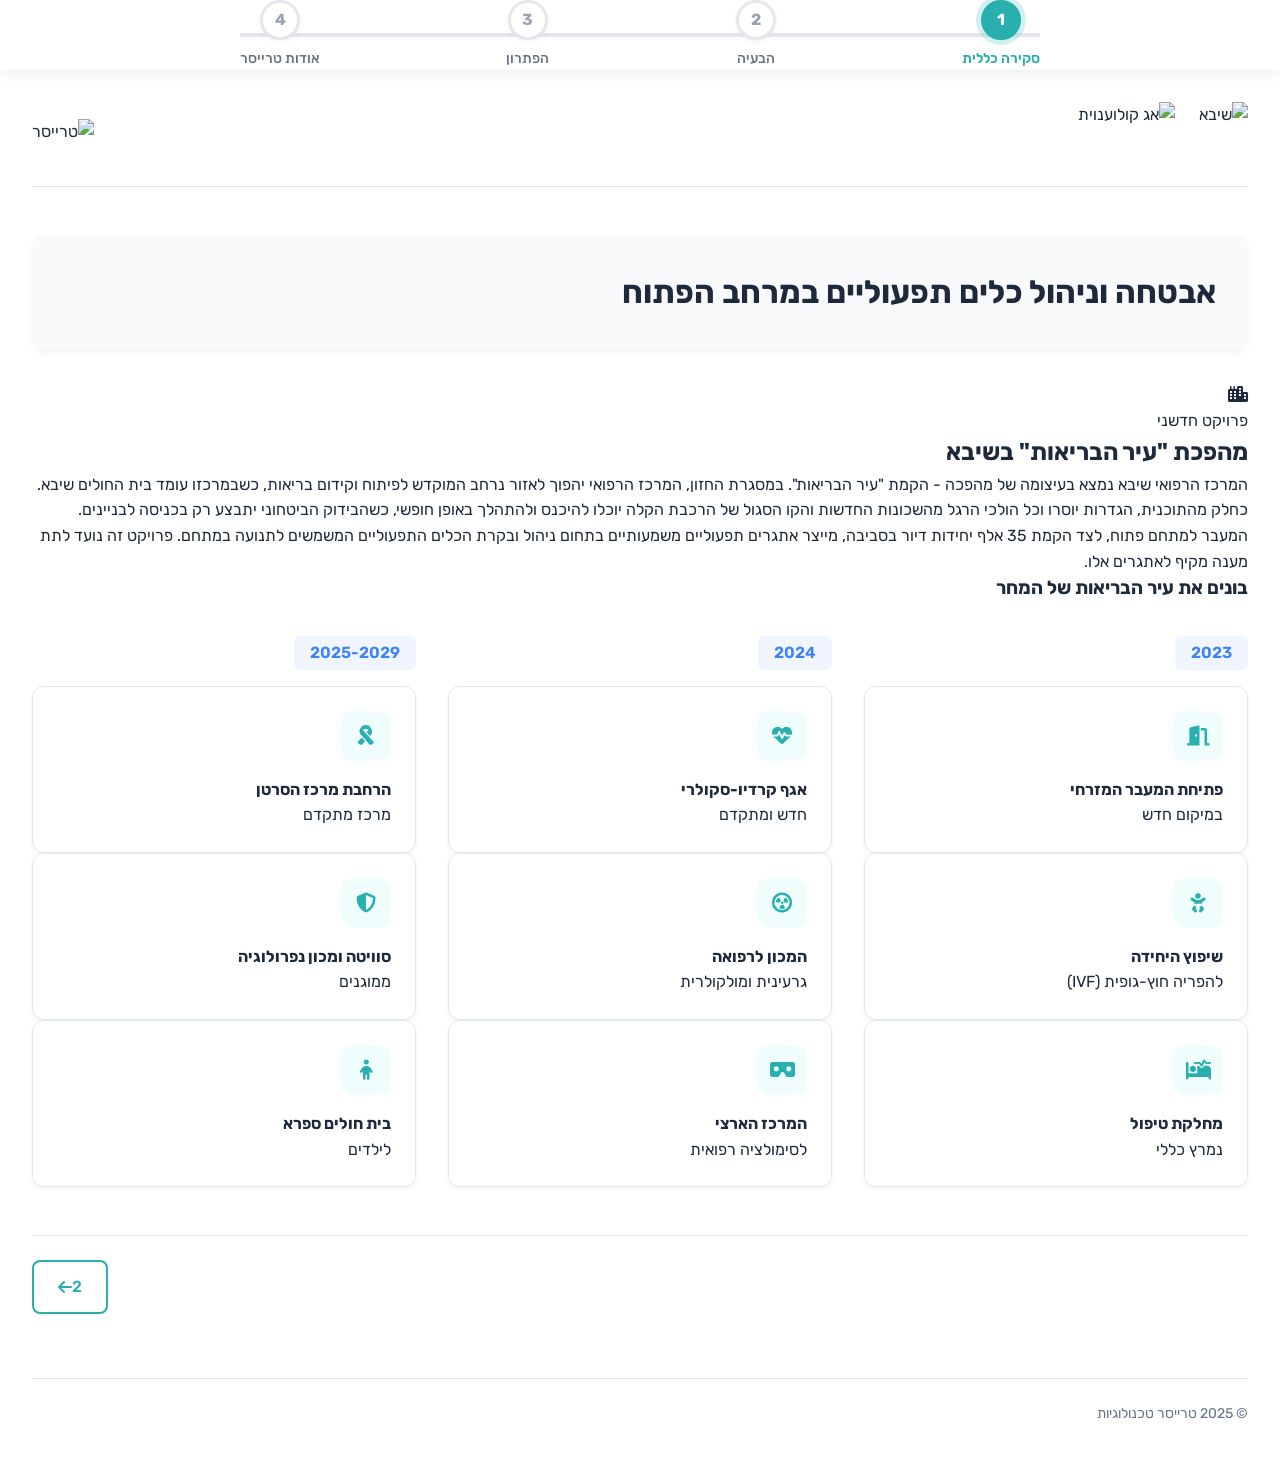
==== commit dfca4edd: "Add files via upload" ====
--- a/index.html
+++ b/index.html
@@ -628,7 +628,7 @@
             <div></div> <!-- כפתור השמאלי ריק בדף הראשון -->
             
             <a href="problem.html" class="nav-button">
-                לדף הבעיה
+                2
                 <i class="fas fa-arrow-left mr-2"></i>
             </a>
         </div>
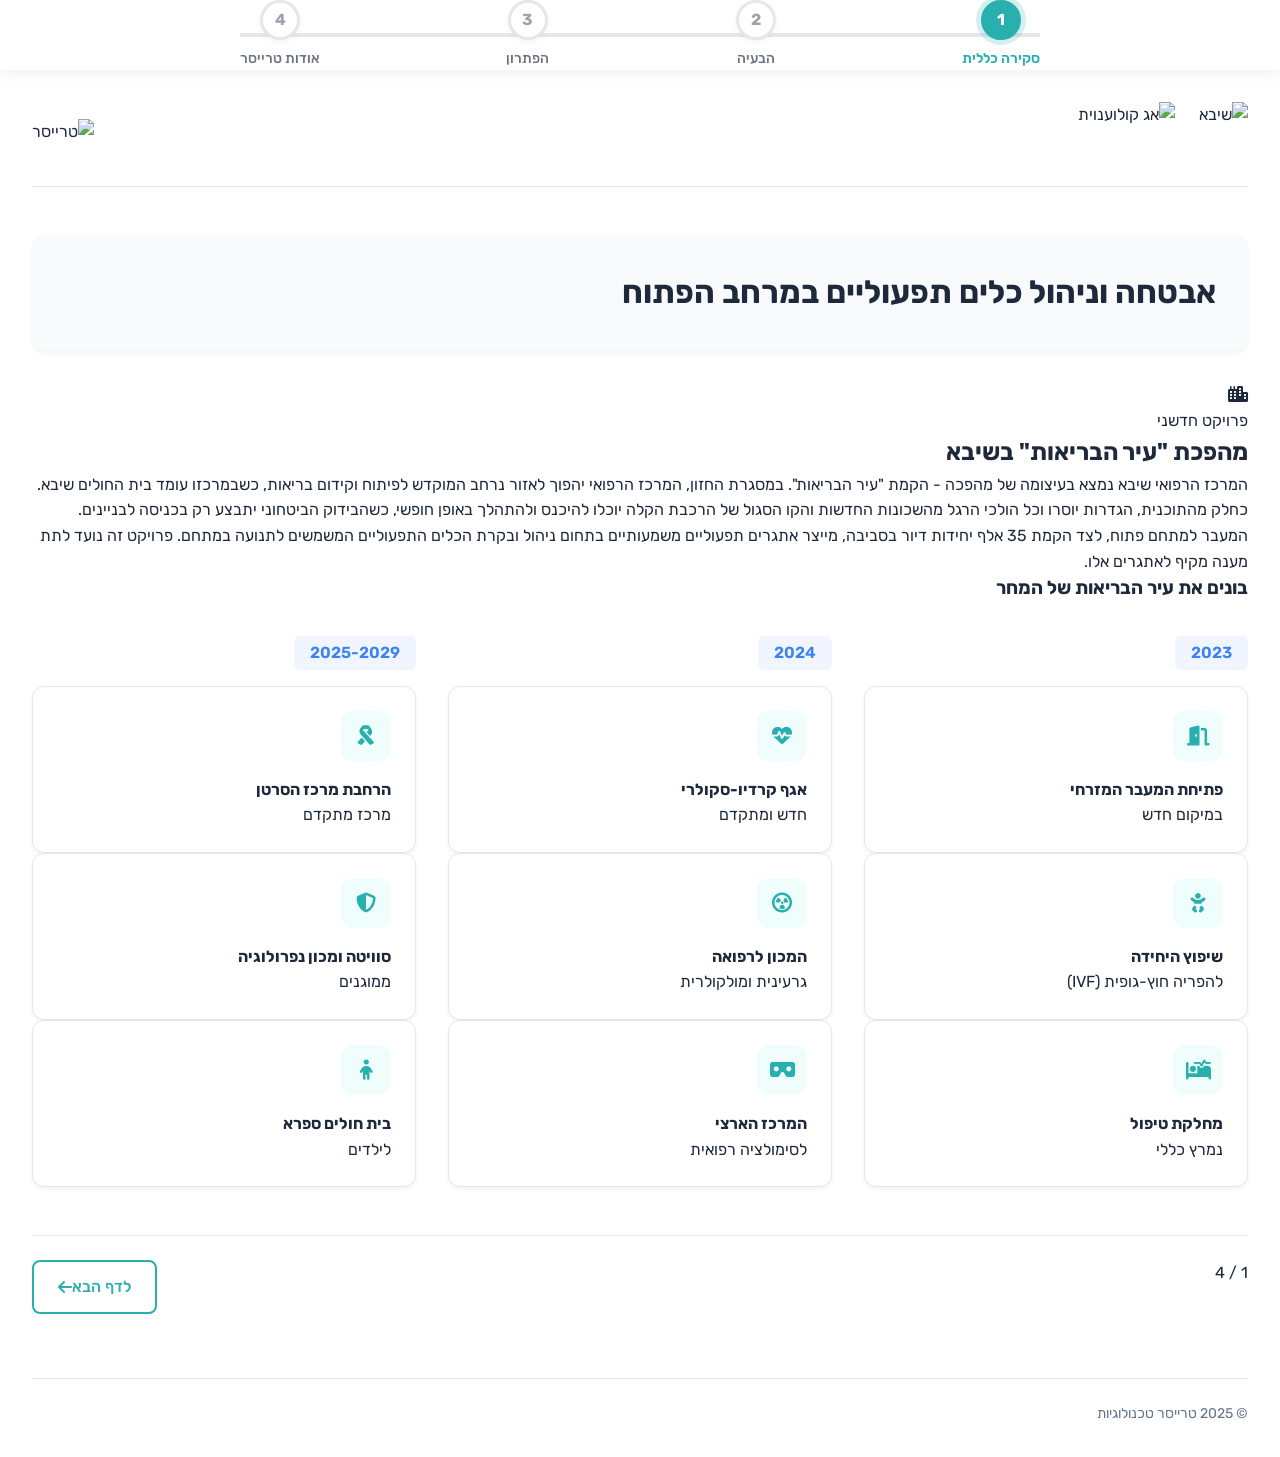
==== commit dcc5f08c: "Add files via upload" ====
--- a/index.html
+++ b/index.html
@@ -345,6 +345,93 @@
             .document-header {
                 flex-direction: column;
                 gap: 1.5rem;
+            }
+            
+            /* שיפור מובייל לכפתורי ניווט - סטייל אולטרה-מודרן 2025 */
+            .nav-buttons {
+                flex-direction: column;
+                gap: 1rem;
+                align-items: center;
+                padding: 1.25rem;
+                margin-top: 2rem;
+                border-top: none;
+                position: relative;
+            }
+            
+            /* מרכוז האינדיקטור ועיצוב מינימליסטי */
+            .nav-buttons .flex.items-center.text-gray-400 {
+                margin: 0 0 1.5rem;
+                order: -1;
+                padding: 0.5rem 1rem;
+                background-color: #f8fafc;
+                border-radius: 30px;
+                box-shadow: 0 2px 10px rgba(0,0,0,0.03);
+                display: flex;
+                align-items: center;
+                justify-content: center;
+                width: auto;
+            }
+            
+            /* עיצוב מודרני לאינדיקטור */
+            .nav-buttons .flex.items-center.text-gray-400 span {
+                font-size: 0.875rem;
+                font-weight: 500;
+                color: #64748b;
+            }
+            
+            /* פס התקדמות דק ומעוצב */
+            .nav-buttons .flex.items-center.text-gray-400 .w-24 {
+                width: 60px;
+                height: 3px;
+                margin: 0 0.5rem;
+                background-color: #e2e8f0;
+                border-radius: 10px;
+                overflow: hidden;
+            }
+            
+            /* עיצוב מינימליסטי לכפתורים - סגנון 2025 */
+            .nav-button {
+                width: auto;
+                max-width: none;
+                justify-content: center;
+                padding: 0.5rem 1rem;
+                font-size: 0.875rem;
+                font-weight: 500;
+                border-radius: 30px;
+                border-width: 1px;
+                background: transparent;
+                box-shadow: none;
+                position: relative;
+                overflow: hidden;
+                margin: 0.25rem 0;
+                transition: all 0.2s ease;
+            }
+            
+            /* אפקט מודרני בלחיצה */
+            .nav-button:active {
+                transform: scale(0.95);
+                background-color: rgba(42, 175, 175, 0.05);
+            }
+            
+            /* אייקון החץ */
+            .nav-button i {
+                font-size: 0.875rem;
+                transition: transform 0.2s ease;
+            }
+            
+            /* סידור חדש של הכפתורים בשורה */
+            .nav-buttons {
+                flex-direction: row;
+                justify-content: space-between;
+                flex-wrap: wrap;
+                padding: 1rem 0;
+            }
+            
+            /* מיקום האינדיקטור מעל הכפתורים */
+            .nav-buttons .flex.items-center.text-gray-400 {
+                width: 100%;
+                justify-content: center;
+                margin-bottom: 1rem;
             }
         }
         
@@ -625,10 +712,15 @@
 
         <!-- כפתורי ניווט -->
         <div class="nav-buttons">
-            <div></div> <!-- כפתור השמאלי ריק בדף הראשון -->
+            <div class="flex items-center text-gray-400">
+                <span class="text-sm font-semibold">1 / 4</span>
+                <div class="w-24 h-1.5 bg-gray-200 rounded-full mx-2 overflow-hidden">
+                    <div class="bg-primary-color h-full w-1/4"></div>
+                </div>
+            </div>
             
             <a href="problem.html" class="nav-button">
-                2
+                לדף הבא
                 <i class="fas fa-arrow-left mr-2"></i>
             </a>
         </div>
